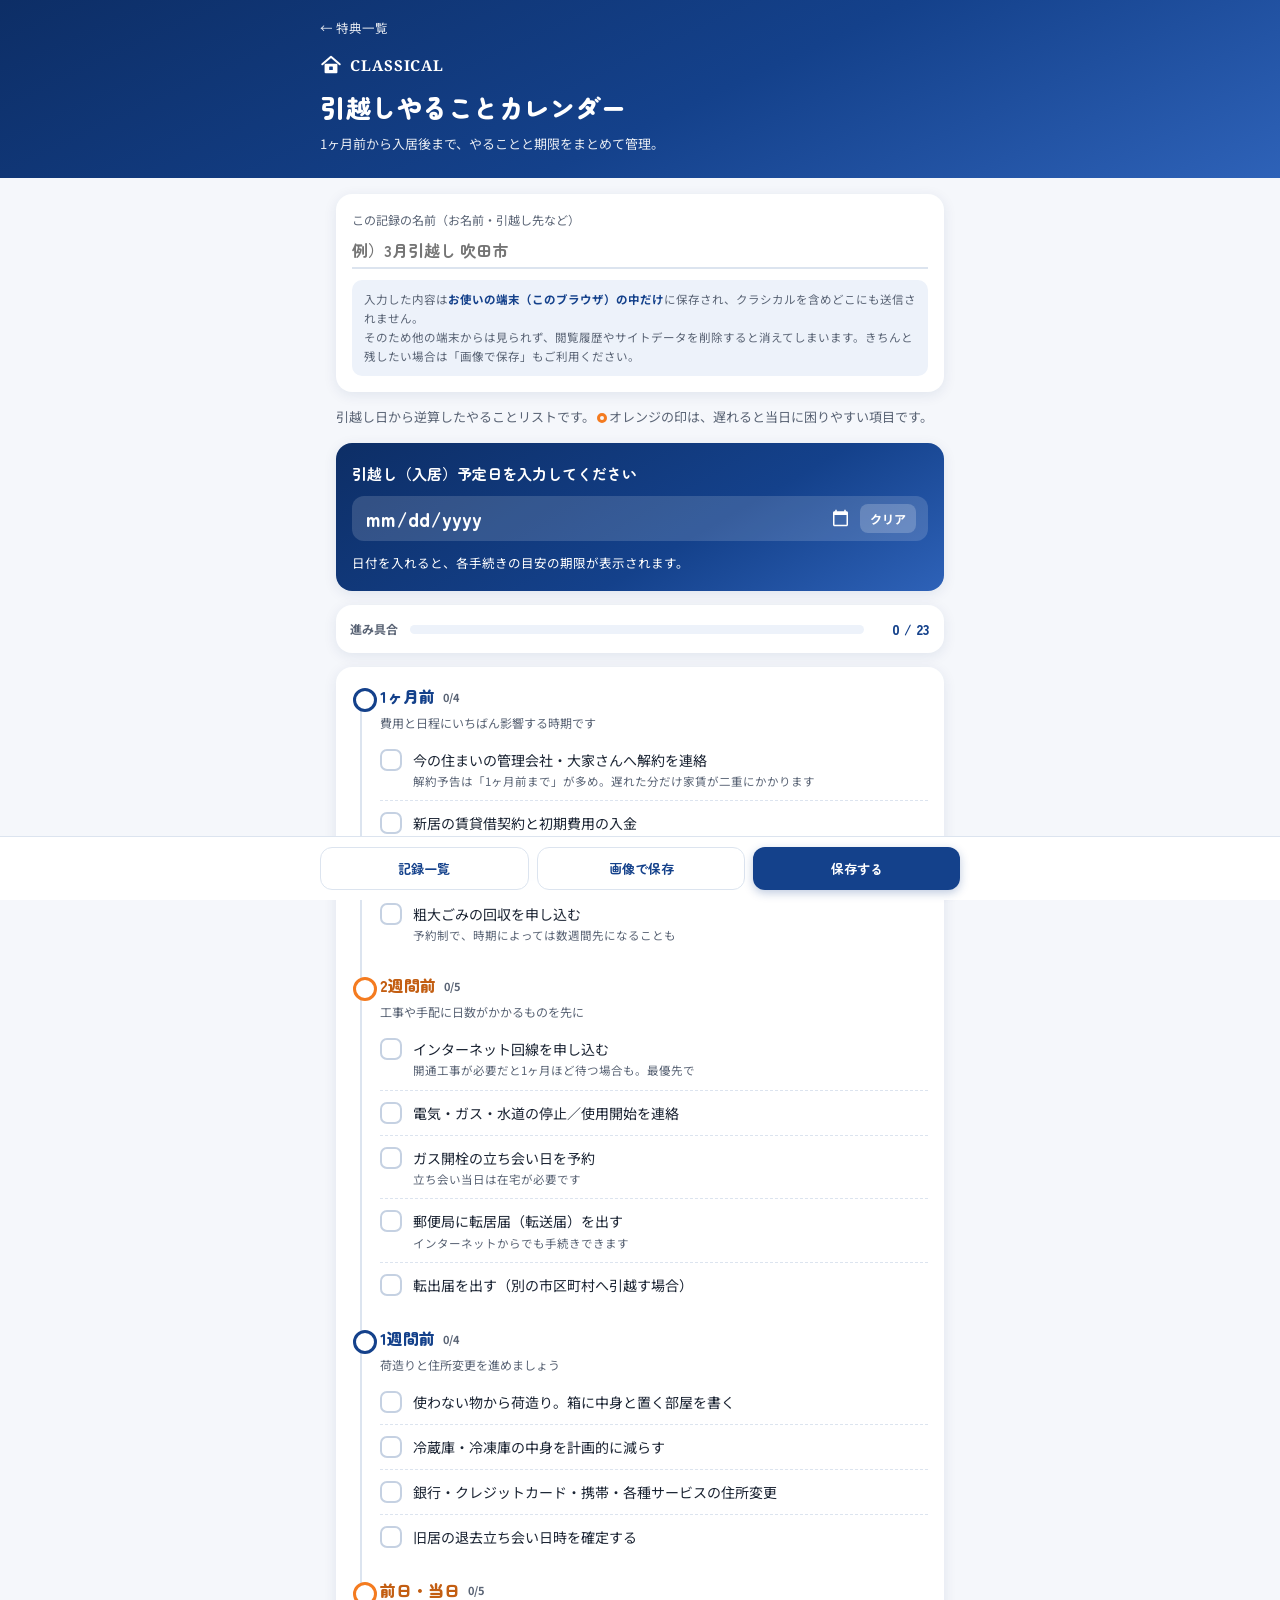
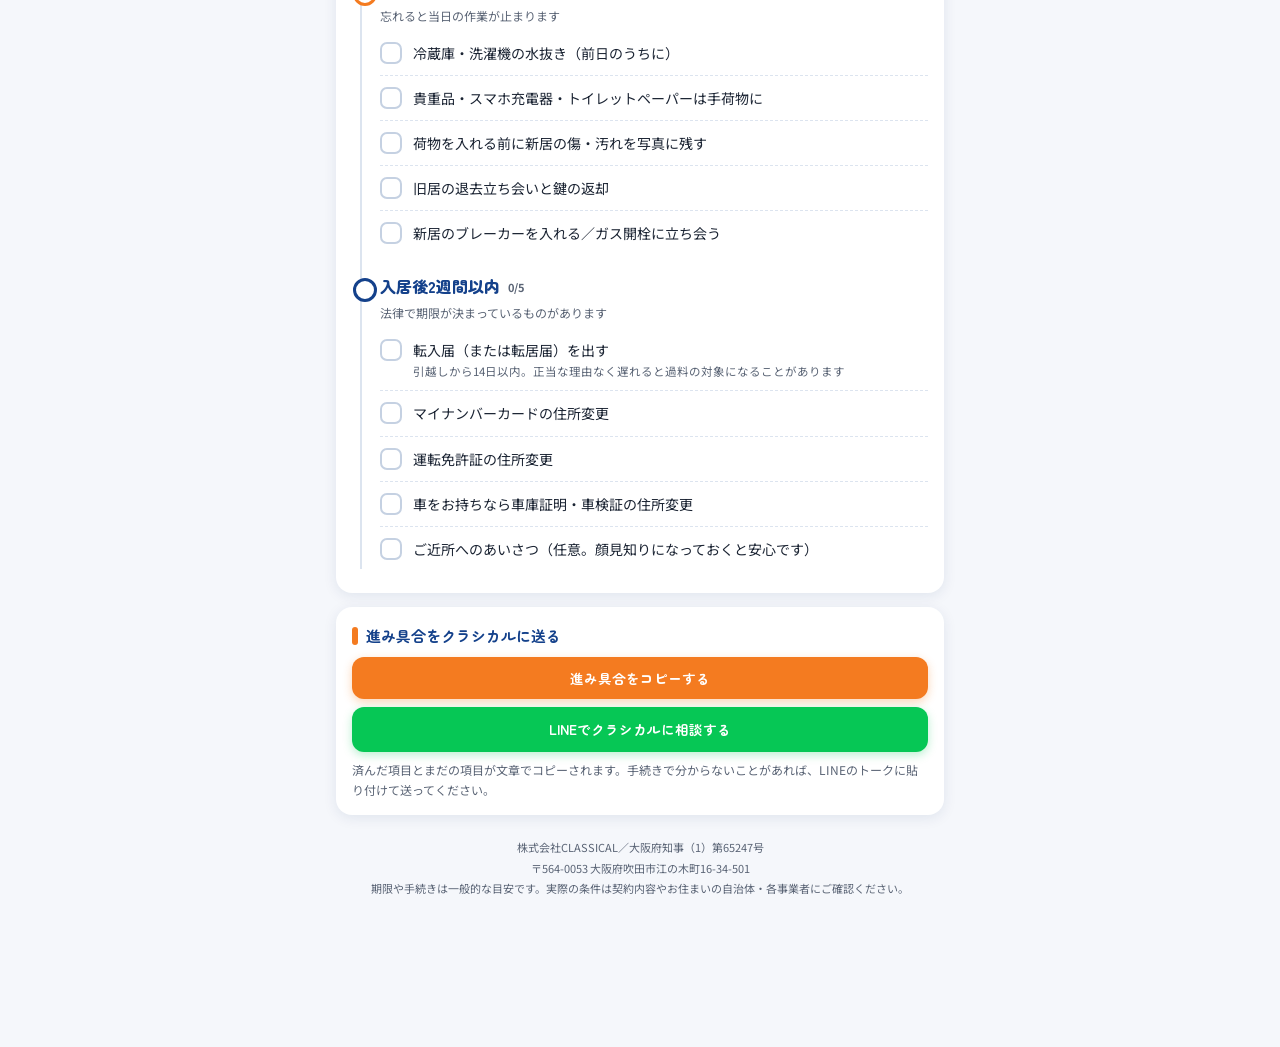
==== tools/hikkoshi/index.html @ ac2c0f31 "ツール05: 引越しやることカレンダーを追加し、READMEに構成と公開前TODOを記載 Co-Authored-By: Claude Opus 5.5 <noreply@anthropic.com>" ====
<!DOCTYPE html>
<html lang="ja">
<head>
<meta charset="UTF-8">
<meta name="viewport" content="width=device-width, initial-scale=1, viewport-fit=cover">
<title>引越しやることカレンダー｜クラシカル</title>
<meta name="description" content="引越し日から逆算して、1ヶ月前から入居後までの手続きと期限を一覧にできる無料ツール。進み具合はこの端末に保存できます。">
<link rel="preconnect" href="https://fonts.googleapis.com">
<link rel="preconnect" href="https://fonts.gstatic.com" crossorigin>
<link href="https://fonts.googleapis.com/css2?family=Zen+Maru+Gothic:wght@500;700;900&family=Noto+Sans+JP:wght@400;500;700&family=Noto+Serif:wght@700&display=swap" rel="stylesheet">
<style>
:root{
  --navy:#14418B;--navy-deep:#0D2E66;--navy-light:#2E62B8;
  --orange:#F47B20;--green:#1E8B4A;
  --ink:#1B2433;--ink-60:#5A6475;
  --bg:#F5F7FB;--mist:#EDF2FA;--line:#DCE4EF;--paper:#FFFFFF;
  --red:#C8423B;
  --shadow:0 3px 14px rgba(13,46,102,.09);--r:16px;
}
*{box-sizing:border-box;-webkit-tap-highlight-color:transparent}
html,body{margin:0;padding:0}
body{font-family:"Noto Sans JP",system-ui,-apple-system,sans-serif;color:var(--ink);background:var(--bg);
  font-size:15px;line-height:1.72;padding-bottom:96px;overflow-x:hidden}
h1,h2,h3{font-family:"Zen Maru Gothic","Noto Sans JP",sans-serif;margin:0}
button,input,textarea{font-family:inherit}

/* header */
.hdr{background:linear-gradient(155deg,var(--navy-deep) 0%,var(--navy) 55%,var(--navy-light) 100%);color:#fff;padding:14px 16px 22px}
.hdr-in{max-width:640px;margin:0 auto}
.back{display:inline-block;color:#fff;text-decoration:none;font-size:12.5px;opacity:.88;padding:2px 0}
.back:hover{opacity:1;text-decoration:underline}
.logo{display:flex;align-items:center;gap:8px;margin-top:12px}
.logo svg{width:22px;height:22px;flex:0 0 auto}
.logo span{font-family:"Noto Serif",serif;font-weight:700;letter-spacing:.06em;font-size:15px}
.hdr h1{font-size:25px;font-weight:900;margin-top:8px;letter-spacing:.02em}
.hdr p{margin:4px 0 0;font-size:13px;opacity:.9}

.main{max-width:640px;margin:0 auto;padding:16px 16px 24px}
.panel{background:var(--paper);border-radius:var(--r);box-shadow:var(--shadow);padding:16px;margin-bottom:14px}
.intro{font-size:13px;color:var(--ink-60);margin:0 0 14px}
.intro .dot{display:inline-block;width:10px;height:10px;border-radius:50%;border:3px solid var(--orange);vertical-align:-1px;margin:0 2px}

/* record name */
.name-l{display:block;font-size:12px;color:var(--ink-60);margin-bottom:3px}
.name-i{width:100%;border:0;border-bottom:2px solid var(--line);background:none;padding:5px 0;font-size:16px;
  font-family:"Zen Maru Gothic",sans-serif;font-weight:700;color:var(--ink);outline:none}
.name-i:focus{border-bottom-color:var(--navy)}
.privacy{margin:11px 0 0;padding:10px 12px;background:var(--mist);border-radius:10px;font-size:11.5px;line-height:1.65;color:var(--ink-60)}
.privacy strong{color:var(--navy)}

/* date box */
.datebox{background:linear-gradient(150deg,var(--navy-deep),var(--navy) 60%,var(--navy-light));color:#fff;border-radius:var(--r);padding:18px 16px;margin-bottom:14px;box-shadow:var(--shadow)}
.datebox h2{font-size:15px;font-weight:700;margin-bottom:10px}
.date-wrap{display:flex;align-items:center;gap:8px;background:rgba(255,255,255,.15);border-radius:12px;padding:8px 12px}
.date-wrap input{flex:1;min-width:0;width:100%;border:0;background:none;color:#fff;outline:none;color-scheme:dark;
  font-family:"Zen Maru Gothic",sans-serif;font-size:19px;font-weight:900}
.date-clear{border:0;background:rgba(255,255,255,.2);color:#fff;font-size:12px;font-weight:700;border-radius:8px;padding:6px 10px;cursor:pointer;white-space:nowrap}
.count{margin-top:12px;font-size:12.5px;line-height:1.6}
.count .big{display:block;font-family:"Zen Maru Gothic",sans-serif;font-size:25px;font-weight:900;line-height:1.35}
.count .big em{font-style:normal;color:#FFB677}
.count .sub{opacity:.88}

/* progress */
.prog{display:flex;align-items:center;gap:12px;background:var(--paper);border-radius:var(--r);box-shadow:var(--shadow);padding:12px 14px;margin-bottom:14px}
.prog-l{font-size:12px;font-weight:700;color:var(--ink-60);white-space:nowrap}
.track{flex:1;height:9px;background:var(--mist);border-radius:6px;overflow:hidden}
.track i{display:block;height:100%;width:0;background:linear-gradient(90deg,var(--navy-light),var(--green));border-radius:6px;transition:width .3s}
.prog-n{font-family:"Zen Maru Gothic",sans-serif;font-weight:900;font-size:14px;color:var(--navy);min-width:54px;text-align:right}
.prog-n.all{color:var(--green)}

/* timeline */
.phases{position:relative;padding-left:28px}
.phases::before{content:"";position:absolute;left:8px;top:8px;bottom:8px;width:2px;background:var(--line)}
.phase{position:relative;padding-bottom:6px;margin-bottom:12px}
.phase:last-child{margin-bottom:0}
.phase::before{content:"";position:absolute;left:-27px;top:5px;width:18px;height:18px;border-radius:50%;background:#fff;border:3px solid var(--navy)}
.phase.key::before{border-color:var(--orange)}
.phase.done::before{background:var(--green);border-color:var(--green)}
.ph-head{display:flex;flex-wrap:wrap;align-items:center;gap:4px 8px}
.ph-t{font-family:"Zen Maru Gothic",sans-serif;font-weight:900;font-size:16px;color:var(--navy)}
.phase.key .ph-t{color:#C35E12}
.ph-c{font-size:11px;color:var(--ink-60);font-weight:700}
.due{font-family:"Zen Maru Gothic",sans-serif;font-size:11.5px;font-weight:700;border-radius:20px;padding:1px 10px;background:var(--mist);color:var(--navy)}
.due:empty{display:none}
.due.near{background:#FFEFE2;color:#B8560E}
.due.late{background:#FBE9E8;color:var(--red)}
.due.ok{background:#E5F4EB;color:var(--green)}
.ph-why{font-size:12px;color:var(--ink-60);margin:2px 0 4px}

.task{display:flex;align-items:flex-start;gap:11px;padding:10px 0;border-bottom:1px dashed var(--line);cursor:pointer;font-size:14px}
.task:last-child{border-bottom:0}
.task input{appearance:none;-webkit-appearance:none;flex:0 0 auto;width:22px;height:22px;margin:1px 0 0;border:2px solid #C5D1E2;
  border-radius:7px;background:#fff;position:relative;cursor:pointer;transition:background .15s,border-color .15s}
.task input:checked{background:var(--green);border-color:var(--green)}
.task input:checked::after{content:"";position:absolute;left:6px;top:2px;width:6px;height:11px;border:solid #fff;border-width:0 2.5px 2.5px 0;transform:rotate(45deg)}
.task input:focus-visible{outline:2px solid var(--navy);outline-offset:2px}
.task .tx{flex:1;min-width:0}
.task input:checked + .tx .tt{color:var(--ink-60);text-decoration:line-through;text-decoration-color:#AFBBCC}
.task .tn{display:block;font-size:11.5px;color:var(--ink-60);line-height:1.55;margin-top:1px}

/* send */
.send-t{font-size:15px;font-weight:700;color:var(--navy);display:flex;align-items:center;gap:8px;margin-bottom:8px}
.send-t::before{content:"";width:6px;height:18px;border-radius:3px;background:var(--orange)}
.send p{font-size:12px;color:var(--ink-60);margin:8px 0 0;line-height:1.65}

.btn{display:inline-flex;align-items:center;justify-content:center;gap:6px;border:0;cursor:pointer;text-decoration:none;
  font-family:"Zen Maru Gothic",sans-serif;font-weight:700;font-size:13.5px;padding:11px 15px;border-radius:12px;white-space:nowrap;
  background:var(--orange);color:#fff;box-shadow:0 3px 10px rgba(244,123,32,.32)}
.btn:active{transform:scale(.97)}
.btn.sub{background:#fff;color:var(--navy);border:1.5px solid var(--line);box-shadow:none}
.btn.navy{background:var(--navy);box-shadow:0 3px 10px rgba(20,65,139,.28)}
.btn.line{background:#06C755;box-shadow:0 3px 10px rgba(6,199,85,.28)}
.btn.wide{display:flex;width:100%}
.btn + .btn.wide{margin-top:8px}

/* footer */
.foot{text-align:center;font-size:11px;color:var(--ink-60);line-height:1.85;padding:8px 16px 18px}

/* bottom bar */
.dock{position:fixed;left:0;right:0;bottom:0;z-index:30;background:rgba(255,255,255,.96);backdrop-filter:blur(10px);-webkit-backdrop-filter:blur(10px);
  border-top:1px solid var(--line);padding:10px 16px calc(10px + env(safe-area-inset-bottom))}
.dock-in{max-width:640px;margin:0 auto;display:flex;gap:8px}
.dock .btn{flex:1;padding:11px 6px;font-size:13px}

/* sheet */
.overlay{position:fixed;inset:0;z-index:50;background:rgba(13,46,102,.42);display:none;align-items:flex-end;justify-content:center}
.overlay.open{display:flex}
.sheet{background:#fff;width:100%;max-width:640px;border-radius:20px 20px 0 0;padding:18px 16px calc(18px + env(safe-area-inset-bottom));max-height:86vh;overflow-y:auto}
.sheet h3{font-size:16px;color:var(--navy);margin-bottom:10px}
.rec{display:flex;align-items:center;gap:8px;padding:11px 0;border-bottom:1px dashed var(--line)}
.rec.cur{background:linear-gradient(90deg,var(--mist),transparent);border-radius:8px;padding-left:8px}
.rec-i{flex:1;min-width:0}
.rec-n{font-family:"Zen Maru Gothic",sans-serif;font-weight:700;font-size:14px;overflow:hidden;text-overflow:ellipsis;white-space:nowrap}
.rec-m{font-size:11px;color:var(--ink-60)}
.rec button{border:0;cursor:pointer;font-family:"Zen Maru Gothic",sans-serif;font-weight:700;font-size:12px;padding:7px 10px;border-radius:8px}
.rec .r-open{background:var(--mist);color:var(--navy)}
.rec .r-del{background:none;color:var(--red)}
.none{text-align:center;color:var(--ink-60);font-size:13px;padding:22px 0}
.preview{display:block;width:100%;border:1px solid var(--line);border-radius:10px}

.toast{position:fixed;left:50%;bottom:104px;z-index:60;transform:translate(-50%,10px);opacity:0;pointer-events:none;transition:.25s;
  background:var(--navy-deep);color:#fff;font-family:"Zen Maru Gothic",sans-serif;font-weight:700;font-size:13px;padding:10px 18px;border-radius:22px;
  max-width:calc(100% - 32px);text-align:center}
.toast.show{opacity:1;transform:translate(-50%,0)}
@media (prefers-reduced-motion:reduce){*{transition:none!important;animation:none!important}}
</style>
</head>
<body>
<header class="hdr">
  <div class="hdr-in">
    <a class="back" href="../../">← 特典一覧</a>
    <div class="logo">
      <svg viewBox="0 0 24 24" aria-hidden="true"><path d="M2.5 11.2 12 3l9.5 8.2" fill="none" stroke="#fff" stroke-width="2.2" stroke-linecap="round" stroke-linejoin="round"/><rect x="5" y="10.5" width="14" height="10.5" rx="1.2" fill="#fff"/><rect x="10" y="13.5" width="4" height="4" rx=".6" fill="#14418B"/></svg>
      <span>CLASSICAL</span>
    </div>
    <h1>引越しやることカレンダー</h1>
    <p>1ヶ月前から入居後まで、やることと期限をまとめて管理。</p>
  </div>
</header>

<main class="main">
  <section class="panel">
    <label class="name-l" for="recName">この記録の名前（お名前・引越し先など）</label>
    <input class="name-i" id="recName" type="text" maxlength="40" placeholder="例）3月引越し 吹田市">
    <p class="privacy">入力した内容は<strong>お使いの端末（このブラウザ）の中だけ</strong>に保存され、クラシカルを含めどこにも送信されません。<br>
    そのため他の端末からは見られず、閲覧履歴やサイトデータを削除すると消えてしまいます。きちんと残したい場合は「画像で保存」もご利用ください。</p>
  </section>

  <p class="intro">引越し日から逆算したやることリストです。<span class="dot"></span>オレンジの印は、遅れると当日に困りやすい項目です。</p>

  <section class="datebox">
    <h2>引越し（入居）予定日を入力してください</h2>
    <div class="date-wrap">
      <input type="date" id="moveDate" aria-label="引越し予定日">
      <button type="button" class="date-clear" id="dateClear">クリア</button>
    </div>
    <div class="count" id="count">日付を入れると、各手続きの目安の期限が表示されます。</div>
  </section>

  <div class="prog" aria-live="polite">
    <span class="prog-l">進み具合</span>
    <div class="track"><i id="bar"></i></div>
    <span class="prog-n" id="progN">0 / 0</span>
  </div>

  <section class="panel"><div class="phases" id="phases"></div></section>

  <section class="panel send">
    <h2 class="send-t">進み具合をクラシカルに送る</h2>
    <button type="button" class="btn wide" data-act="copy">進み具合をコピーする</button>
    <a class="btn wide line" id="lineBtn" href="#" target="_blank" rel="noopener">LINEでクラシカルに相談する</a>
    <p>済んだ項目とまだの項目が文章でコピーされます。手続きで分からないことがあれば、LINEのトークに貼り付けて送ってください。</p>
  </section>

  <p class="foot">
    株式会社CLASSICAL／大阪府知事（1）第65247号<br>
    〒564-0053 大阪府吹田市江の木町16-34-501<br>
    期限や手続きは一般的な目安です。実際の条件は契約内容やお住まいの自治体・各事業者にご確認ください。
  </p>
</main>

<nav class="dock"><div class="dock-in">
  <button type="button" class="btn sub" id="openList">記録一覧</button>
  <button type="button" class="btn sub" id="openImg">画像で保存</button>
  <button type="button" class="btn navy" id="saveBtn">保存する</button>
</div></nav>

<div class="overlay" id="listSheet" role="dialog" aria-modal="true" aria-labelledby="listTitle"><div class="sheet">
  <h3 id="listTitle">保存した記録</h3>
  <p class="privacy" style="margin:0 0 8px">この一覧はこの端末の中だけにあります。機種変更や履歴の削除では引き継がれません。</p>
  <div id="recList"></div>
  <button type="button" class="btn sub wide" id="newRec" style="margin-top:14px">＋ 新しい記録をはじめる</button>
  <button type="button" class="btn sub wide" data-act="close">閉じる</button>
</div></div>

<div class="overlay" id="imgSheet" role="dialog" aria-modal="true" aria-labelledby="imgTitle"><div class="sheet">
  <h3 id="imgTitle">画像を長押しすると保存できます</h3>
  <img class="preview" id="preview" alt="チェックリストの画像">
  <a class="btn wide" id="dlLink" download style="margin-top:12px">画像をダウンロード</a>
  <button type="button" class="btn sub wide" data-act="copy">文章でコピーする</button>
  <button type="button" class="btn sub wide" data-act="close">閉じる</button>
</div></div>

<div class="toast" id="toast" role="status"></div>

<script>
const LINE_URL = "#";  // TODO: 公式LINEのURL

(function(){
"use strict";
var STORE_KEY = "classical-hikkoshi-records";
var LAST_KEY = "classical-hikkoshi-last";
var TOOL_NAME = "引越しやることカレンダー";

/* ===== やること（offset = 引越し日からの日数） ===== */
var PHASES = [
  {id:"m30", label:"1ヶ月前", offset:-30, kind:"by", why:"費用と日程にいちばん影響する時期です", items:[
    {id:"kaiyaku", t:"今の住まいの管理会社・大家さんへ解約を連絡", n:"解約予告は「1ヶ月前まで」が多め。遅れた分だけ家賃が二重にかかります"},
    {id:"keiyaku", t:"新居の賃貸借契約と初期費用の入金"},
    {id:"gyosha", t:"引越し業者の相見積もり（目安3社）"},
    {id:"sodai", t:"粗大ごみの回収を申し込む", n:"予約制で、時期によっては数週間先になることも"}
  ]},
  {id:"m14", label:"2週間前", offset:-14, kind:"by", key:true, why:"工事や手配に日数がかかるものを先に", items:[
    {id:"net", t:"インターネット回線を申し込む", n:"開通工事が必要だと1ヶ月ほど待つ場合も。最優先で"},
    {id:"life", t:"電気・ガス・水道の停止／使用開始を連絡"},
    {id:"gas", t:"ガス開栓の立ち会い日を予約", n:"立ち会い当日は在宅が必要です"},
    {id:"post", t:"郵便局に転居届（転送届）を出す", n:"インターネットからでも手続きできます"},
    {id:"tenshutsu", t:"転出届を出す（別の市区町村へ引越す場合）"}
  ]},
  {id:"m7", label:"1週間前", offset:-7, kind:"by", why:"荷造りと住所変更を進めましょう", items:[
    {id:"nidukuri", t:"使わない物から荷造り。箱に中身と置く部屋を書く"},
    {id:"reizo", t:"冷蔵庫・冷凍庫の中身を計画的に減らす"},
    {id:"jusho", t:"銀行・クレジットカード・携帯・各種サービスの住所変更"},
    {id:"tachiai", t:"旧居の退去立ち会い日時を確定する"}
  ]},
  {id:"d0", label:"前日・当日", offset:0, kind:"day", key:true, why:"忘れると当日の作業が止まります", items:[
    {id:"mizunuki", t:"冷蔵庫・洗濯機の水抜き（前日のうちに）"},
    {id:"temochi", t:"貴重品・スマホ充電器・トイレットペーパーは手荷物に"},
    {id:"kizu", t:"荷物を入れる前に新居の傷・汚れを写真に残す"},
    {id:"kagi", t:"旧居の退去立ち会いと鍵の返却"},
    {id:"breaker", t:"新居のブレーカーを入れる／ガス開栓に立ち会う"}
  ]},
  {id:"p14", label:"入居後2週間以内", offset:14, kind:"until", why:"法律で期限が決まっているものがあります", items:[
    {id:"tennyu", t:"転入届（または転居届）を出す", n:"引越しから14日以内。正当な理由なく遅れると過料の対象になることがあります"},
    {id:"mynumber", t:"マイナンバーカードの住所変更"},
    {id:"menkyo", t:"運転免許証の住所変更"},
    {id:"car", t:"車をお持ちなら車庫証明・車検証の住所変更"},
    {id:"aisatsu", t:"ご近所へのあいさつ（任意。顔見知りになっておくと安心です）"}
  ]}
];

/* ===== 保存（localStorage は try/catch。使えない環境はメモリで代用） ===== */
var memStore = null;
function loadAll(){
  try{ var s = localStorage.getItem(STORE_KEY); var v = s ? JSON.parse(s) : []; return Array.isArray(v) ? v : []; }
  catch(e){ return memStore || []; }
}
function setLast(id){ try{ if(id) localStorage.setItem(LAST_KEY, id); else localStorage.removeItem(LAST_KEY); }catch(e){} }
function getLast(){ try{ return localStorage.getItem(LAST_KEY); }catch(e){ return null; } }
function saveAll(list){
  try{ localStorage.setItem(STORE_KEY, JSON.stringify(list)); }
  catch(e){ memStore = list; }
}

/* ===== 日付（タイムゾーンの影響を受けないよう「日数」で扱う） ===== */
var WEEK = "日月火水木金土";
function ymdToDays(str){
  var m = /^(\d{4})-(\d{2})-(\d{2})$/.exec(str || "");
  if(!m) return null;
  return Math.floor(Date.UTC(+m[1], +m[2]-1, +m[3]) / 86400000);
}
function todayDays(){
  var d = new Date();
  return Math.floor(Date.UTC(d.getFullYear(), d.getMonth(), d.getDate()) / 86400000);
}
function daysToDate(n){ return new Date(n * 86400000); } // UTC として扱う
function fmt(n){ var d = daysToDate(n); return (d.getUTCMonth()+1) + "/" + d.getUTCDate() + "（" + WEEK[d.getUTCDay()] + "）"; }
function fmtFull(n){ var d = daysToDate(n); return d.getUTCFullYear() + "年" + (d.getUTCMonth()+1) + "月" + d.getUTCDate() + "日（" + WEEK[d.getUTCDay()] + "）"; }

/* ===== 描画 ===== */
var $ = function(id){ return document.getElementById(id); };
function esc(s){ return String(s).replace(/[&<>"']/g, function(c){ return {"&":"&amp;","<":"&lt;",">":"&gt;",'"':"&quot;","'":"&#39;"}[c]; }); }

var phasesEl = $("phases");
phasesEl.innerHTML = PHASES.map(function(p){
  return '<div class="phase' + (p.key ? ' key' : '') + '" data-ph="' + p.id + '">' +
    '<div class="ph-head"><h3 class="ph-t">' + p.label + '</h3><span class="due" data-due></span><span class="ph-c" data-cnt></span></div>' +
    '<p class="ph-why">' + p.why + '</p>' +
    p.items.map(function(it){
      return '<label class="task"><input type="checkbox" data-id="' + p.id + '.' + it.id + '">' +
        '<span class="tx"><span class="tt">' + it.t + '</span>' + (it.n ? '<span class="tn">' + it.n + '</span>' : '') + '</span></label>';
    }).join("") + '</div>';
}).join("");

var boxes = Array.prototype.slice.call(phasesEl.querySelectorAll("input[type=checkbox]"));
var currentId = null;

function updateProgress(){
  var done = 0;
  boxes.forEach(function(b){ if(b.checked) done++; });
  $("bar").style.width = (boxes.length ? done / boxes.length * 100 : 0) + "%";
  var pn = $("progN"); pn.textContent = done + " / " + boxes.length;
  pn.classList.toggle("all", done === boxes.length && done > 0);
  PHASES.forEach(function(p){
    var el = phasesEl.querySelector('[data-ph="' + p.id + '"]');
    var bs = el.querySelectorAll("input"), d = 0;
    Array.prototype.forEach.call(bs, function(b){ if(b.checked) d++; });
    el.querySelector("[data-cnt]").textContent = d + "/" + bs.length;
    el.classList.toggle("done", d === bs.length);
  });
  updateDates();
}

function updateDates(){
  var base = ymdToDays($("moveDate").value), out = $("count");
  PHASES.forEach(function(p){
    var el = phasesEl.querySelector('[data-ph="' + p.id + '"]'), due = el.querySelector("[data-due]");
    if(base === null){ due.textContent = ""; due.className = "due"; return; }
    var target = base + p.offset, diff = target - todayDays();
    var allDone = el.classList.contains("done"), txt, cls = "due";
    if(p.kind === "day"){
      txt = fmt(target) + " が当日";
      if(diff === 0) txt += "（今日）";
    }else{
      txt = fmt(target) + (p.kind === "until" ? "まで" : "ごろまで");
      txt += diff >= 0 ? "（あと" + diff + "日）" : "（" + (-diff) + "日すぎています）";
    }
    if(allDone){ cls += " ok"; txt += " ✓完了"; }
    else if(diff < 0 && p.kind !== "day") cls += " late";
    else if(diff <= 3) cls += " near";
    due.textContent = txt; due.className = cls;
  });
  if(base === null){ out.innerHTML = "日付を入れると、各手続きの目安の期限が表示されます。"; return; }
  var left = base - todayDays();
  if(left > 0) out.innerHTML = '<span class="big">引越しまで <em>あと ' + left + ' 日</em></span><span class="sub">' + fmtFull(base) + ' が入居予定日です</span>';
  else if(left === 0) out.innerHTML = '<span class="big"><em>今日が引越し当日です</em></span><span class="sub">忘れ物がないか、前日・当日の項目を確認しましょう</span>';
  else out.innerHTML = '<span class="big">' + fmtFull(base) + ' に引越し済み</span><span class="sub">入居から ' + (-left) + ' 日。転入届などの期限に注意しましょう</span>';
}

/* ===== 記録 ===== */
function nowLabel(){ var d = new Date(); return d.getFullYear() + "/" + (d.getMonth()+1) + "/" + d.getDate(); }
function snapshot(){
  var checks = {};
  boxes.forEach(function(b){ if(b.checked) checks[b.dataset.id] = 1; });
  return { id: currentId || ("r" + Date.now()), name: $("recName").value.trim() || "名前なしの記録",
    saved: nowLabel(), moveDate: $("moveDate").value || "", checks: checks };
}
function applyRecord(r){
  currentId = r ? r.id : null; setLast(currentId);
  $("recName").value = r ? (r.name === "名前なしの記録" ? "" : r.name) : "";
  $("moveDate").value = r && r.moveDate ? r.moveDate : "";
  boxes.forEach(function(b){ b.checked = !!(r && r.checks && r.checks[b.dataset.id]); });
  updateProgress();
}
function countChecks(r){ return r.checks ? Object.keys(r.checks).filter(function(k){ return boxes.some(function(b){ return b.dataset.id === k; }); }).length : 0; }
function saveRecord(){
  var r = snapshot(), list = loadAll(), i;
  for(i = 0; i < list.length; i++){ if(list[i].id === r.id) break; }
  if(i < list.length) list[i] = r; else list.push(r);
  saveAll(list); currentId = r.id; setLast(currentId);
  toast("「" + r.name + "」を保存しました");
}
function renderList(){
  var list = loadAll(), h = "";
  if(!list.length) h = '<p class="none">まだ保存した記録はありません</p>';
  list.slice().reverse().forEach(function(r){
    var md = ymdToDays(r.moveDate);
    h += '<div class="rec' + (r.id === currentId ? ' cur' : '') + '"><div class="rec-i"><div class="rec-n">' + esc(r.name) + '</div>' +
      '<div class="rec-m">保存 ' + esc(r.saved || "") + (md !== null ? '　引越し ' + fmt(md) : '') + '　' + countChecks(r) + ' / ' + boxes.length + '</div></div>' +
      '<button type="button" class="r-open" data-id="' + esc(r.id) + '">開く</button>' +
      '<button type="button" class="r-del" data-id="' + esc(r.id) + '">削除</button></div>';
  });
  $("recList").innerHTML = h;
}
$("recList").addEventListener("click", function(e){
  var b = e.target.closest("button"); if(!b) return;
  var id = b.dataset.id, list = loadAll();
  if(b.classList.contains("r-open")){
    var r = list.filter(function(x){ return x.id === id; })[0];
    if(r){ applyRecord(r); closeAll(); toast("「" + r.name + "」を読み込みました"); }
  }else{
    var t = list.filter(function(x){ return x.id === id; })[0];
    if(t && !confirm("「" + t.name + "」を削除しますか？")) return;
    saveAll(list.filter(function(x){ return x.id !== id; }));
    if(id === currentId){ currentId = null; setLast(null); }
    renderList(); toast("削除しました");
  }
});
$("newRec").addEventListener("click", function(){ applyRecord(null); closeAll(); toast("新しい記録をはじめます"); window.scrollTo(0,0); });

/* ===== テキスト化・コピー ===== */
function sections(){
  return PHASES.map(function(p){
    return { label: p.label, items: p.items.map(function(it){
      var b = boxes.filter(function(x){ return x.dataset.id === p.id + "." + it.id; })[0];
      return { t: it.t, c: !!(b && b.checked) };
    })};
  });
}
function buildText(){
  var name = $("recName").value.trim() || "名前なしの記録", base = ymdToDays($("moveDate").value);
  var done = boxes.filter(function(b){ return b.checked; }).length;
  var t = "【" + TOOL_NAME + "】" + name + "\n";
  if(base !== null) t += "引越し予定日 " + fmtFull(base) + "\n";
  t += "進み具合 " + done + " / " + boxes.length + "\n";
  var rest = [];
  sections().forEach(function(s){
    var on = s.items.filter(function(i){ return i.c; });
    s.items.forEach(function(i){ if(!i.c) rest.push(s.label + "：" + i.t); });
    if(on.length){ t += "\n■ 済み（" + s.label + "）\n"; on.forEach(function(i){ t += "・" + i.t + "\n"; }); }
  });
  if(rest.length){ t += "\n■ まだのもの\n"; rest.forEach(function(x){ t += "・" + x + "\n"; }); }
  return t;
}
function copyText(){
  var text = buildText();
  function ok(){ toast("コピーしました。LINEのトークに貼り付けてください"); closeAll(); }
  function legacy(){
    var ta = document.createElement("textarea"); ta.value = text; ta.setAttribute("readonly", "");
    ta.style.cssText = "position:fixed;top:0;left:0;opacity:0"; document.body.appendChild(ta); ta.select();
    var success = false; try{ success = document.execCommand("copy"); }catch(e){}
    document.body.removeChild(ta);
    if(success) ok(); else toast("コピーできませんでした");
  }
  if(navigator.clipboard && navigator.clipboard.writeText) navigator.clipboard.writeText(text).then(ok, legacy);
  else legacy();
}

/* ===== 画像で保存 ===== */
function wrapText(ctx, text, max){
  var lines = [], line = "";
  for(var i = 0; i < text.length; i++){
    var test = line + text[i];
    if(ctx.measureText(test).width > max && line){ lines.push(line); line = text[i]; } else line = test;
  }
  if(line) lines.push(line);
  return lines;
}
function makeImage(){
  var W = 880, P = 44, LH = 36, cv = document.createElement("canvas"), ctx = cv.getContext("2d");
  var name = $("recName").value.trim() || "名前なしの記録", base = ymdToDays($("moveDate").value);
  var FONT = '"Noto Sans JP",sans-serif', rows = [], done = 0, total = 0;
  ctx.font = "400 22px " + FONT;
  sections().forEach(function(s, si){
    var p = PHASES[si], label = s.label;
    if(base !== null) label += "　" + (p.kind === "day" ? fmt(base + p.offset) : fmt(base + p.offset) + "まで");
    rows.push({ k: "h", t: label, key: p.key });
    s.items.forEach(function(it){
      total++; if(it.c) done++;
      wrapText(ctx, it.t, W - P*2 - 40).forEach(function(l, i){ rows.push({ k: "i", t: l, c: it.c, first: i === 0 }); });
    });
    rows.push({ k: "gap" });
  });
  var HEAD = 200, H = HEAD + 30 + rows.reduce(function(a, r){ return a + (r.k === "gap" ? 12 : LH); }, 0) + 80;
  cv.width = W; cv.height = H;
  ctx.fillStyle = "#F5F7FB"; ctx.fillRect(0, 0, W, H);
  var g = ctx.createLinearGradient(0, 0, W, HEAD); g.addColorStop(0, "#0D2E66"); g.addColorStop(1, "#2E62B8");
  ctx.fillStyle = g; ctx.fillRect(0, 0, W, HEAD);
  ctx.fillStyle = "#fff"; ctx.font = '700 20px "Noto Serif",serif'; ctx.fillText("CLASSICAL", P, 50);
  ctx.font = "500 18px " + FONT; ctx.fillText("｜" + TOOL_NAME, P + 132, 50);
  ctx.font = "700 38px " + FONT; wrapText(ctx, name, W - P*2).slice(0,1).forEach(function(l){ ctx.fillText(l, P, 108); });
  ctx.font = "400 20px " + FONT;
  ctx.fillText((base !== null ? "引越し予定日 " + fmtFull(base) + "　" : "") + "完了 " + done + " / " + total, P, 150);
  ctx.globalAlpha = .75; ctx.font = "400 16px " + FONT; ctx.fillText("作成 " + nowLabel(), P, 180); ctx.globalAlpha = 1;
  var y = HEAD + 46;
  rows.forEach(function(r){
    if(r.k === "gap"){ y += 12; return; }
    if(r.k === "h"){
      ctx.fillStyle = r.key ? "#F47B20" : "#14418B"; ctx.fillRect(P, y - 21, 6, 24);
      ctx.fillStyle = "#14418B"; ctx.font = "700 23px " + FONT; ctx.fillText(r.t, P + 16, y);
    }else{
      if(r.first){
        ctx.lineWidth = 2.5;
        if(r.c){ ctx.fillStyle = "#1E8B4A"; ctx.fillRect(P + 2, y - 19, 22, 22);
          ctx.strokeStyle = "#fff"; ctx.beginPath(); ctx.moveTo(P + 7, y - 8); ctx.lineTo(P + 12, y - 3); ctx.lineTo(P + 20, y - 14); ctx.stroke(); }
        else{ ctx.strokeStyle = "#A9B6C8"; ctx.strokeRect(P + 3, y - 18, 20, 20); }
      }
      ctx.font = "400 22px " + FONT; ctx.fillStyle = r.c ? "#8A94A6" : "#1B2433"; ctx.fillText(r.t, P + 38, y);
    }
    y += LH;
  });
  ctx.fillStyle = "#5A6475"; ctx.font = "400 17px " + FONT;
  ctx.fillText("株式会社CLASSICAL　大阪府知事（1）第65247号", P, H - 32);
  var url = cv.toDataURL("image/png");
  $("preview").src = url;
  var a = $("dlLink"); a.href = url; a.download = (name.replace(/[\\/:*?"<>|]/g, "_") || "hikkoshi") + ".png";
  openSheet("imgSheet");
}

/* ===== UI ===== */
var toastTimer;
function toast(msg){ var el = $("toast"); el.textContent = msg; el.classList.add("show"); clearTimeout(toastTimer); toastTimer = setTimeout(function(){ el.classList.remove("show"); }, 2000); }
function openSheet(id){ $(id).classList.add("open"); }
function closeAll(){ Array.prototype.forEach.call(document.querySelectorAll(".overlay"), function(o){ o.classList.remove("open"); }); }

boxes.forEach(function(b){ b.addEventListener("change", updateProgress); });
$("moveDate").addEventListener("change", updateDates);
$("moveDate").addEventListener("input", updateDates);
$("dateClear").addEventListener("click", function(){ $("moveDate").value = ""; updateDates(); });
$("saveBtn").addEventListener("click", saveRecord);
$("openList").addEventListener("click", function(){ renderList(); openSheet("listSheet"); });
$("openImg").addEventListener("click", function(){
  if(document.fonts && document.fonts.ready) document.fonts.ready.then(makeImage, makeImage); else makeImage();
});
Array.prototype.forEach.call(document.querySelectorAll('[data-act="copy"]'), function(b){ b.addEventListener("click", copyText); });
Array.prototype.forEach.call(document.querySelectorAll('[data-act="close"]'), function(b){ b.addEventListener("click", closeAll); });
Array.prototype.forEach.call(document.querySelectorAll(".overlay"), function(o){ o.addEventListener("click", function(e){ if(e.target === o) closeAll(); }); });
document.addEventListener("keydown", function(e){ if(e.key === "Escape") closeAll(); });

var lb = $("lineBtn"); lb.href = LINE_URL;
if(LINE_URL === "#"){ lb.removeAttribute("target"); lb.addEventListener("click", function(e){ e.preventDefault(); toast("LINEのURLは準備中です"); }); }

(function restore(){
  var last = getLast(), r = last && loadAll().filter(function(x){ return x.id === last; })[0];
  if(r) applyRecord(r); else updateProgress();
})();
})();
</script>
</body>
</html>
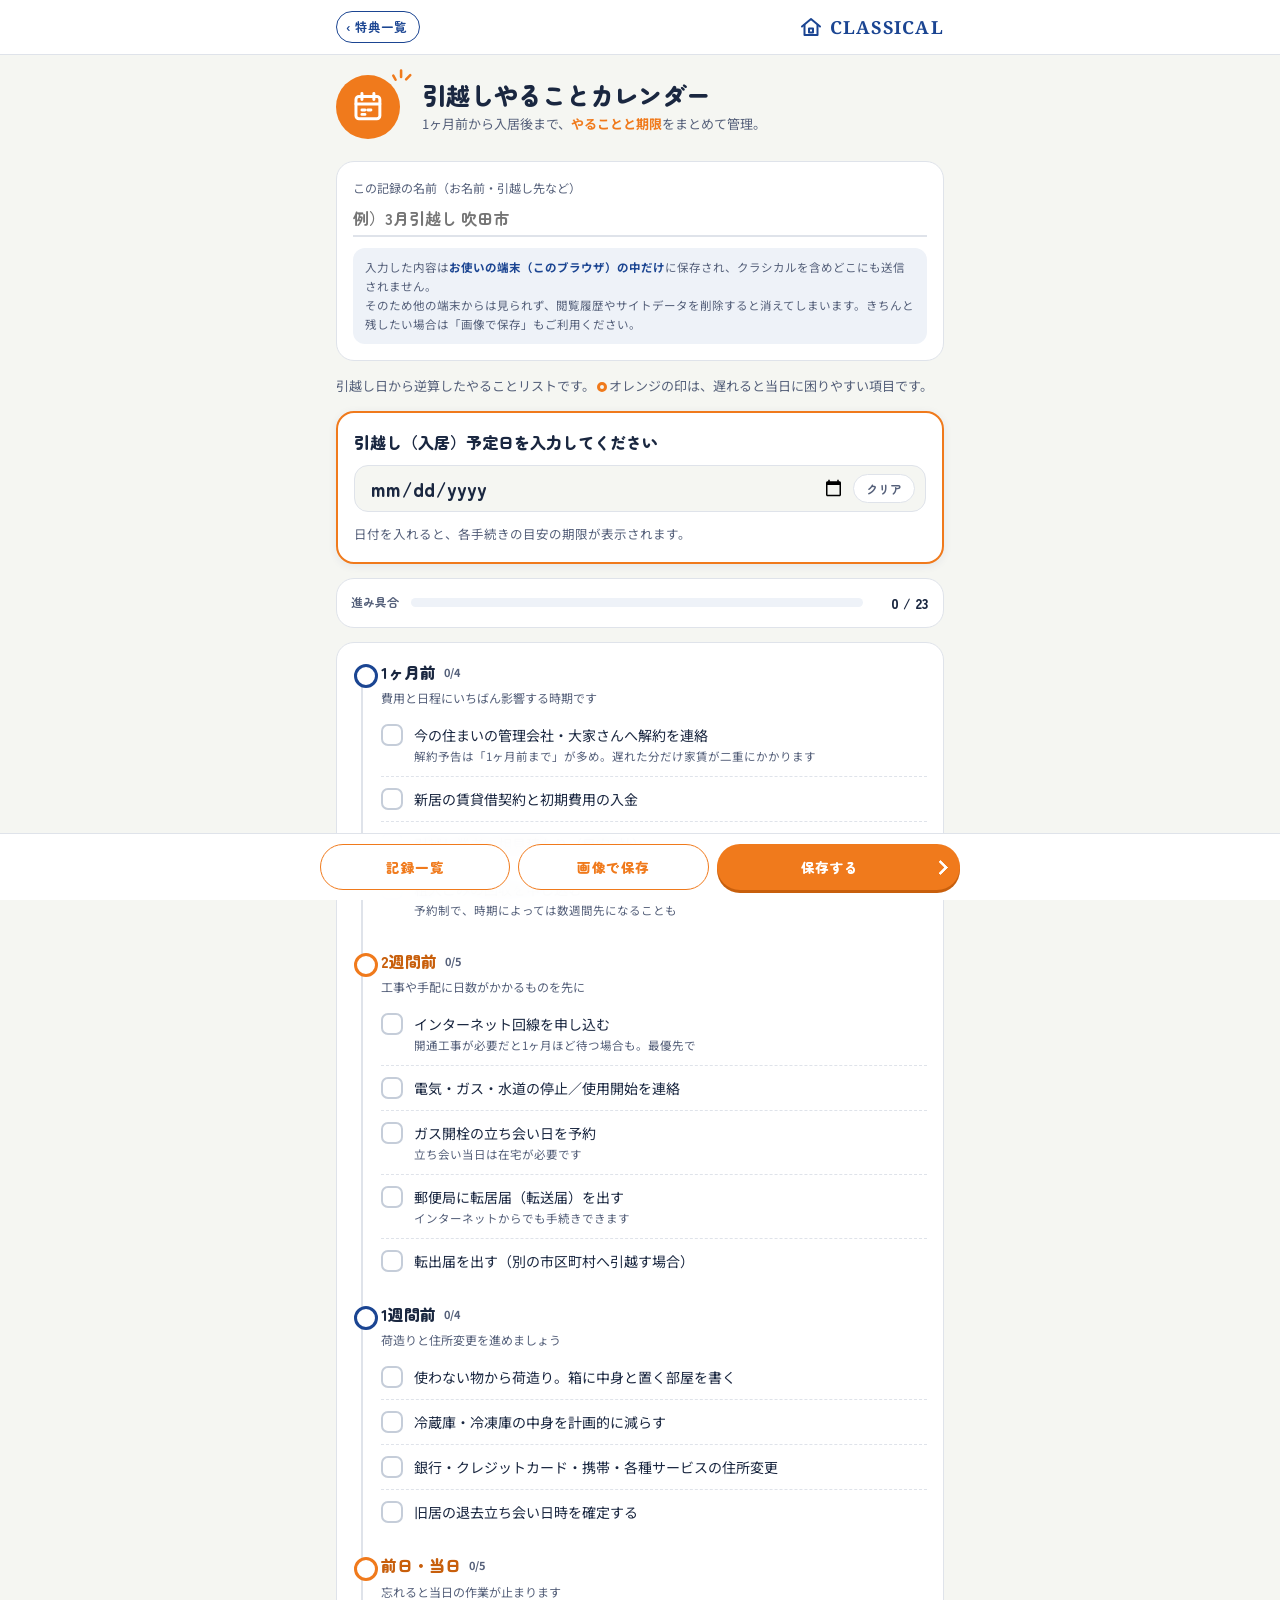
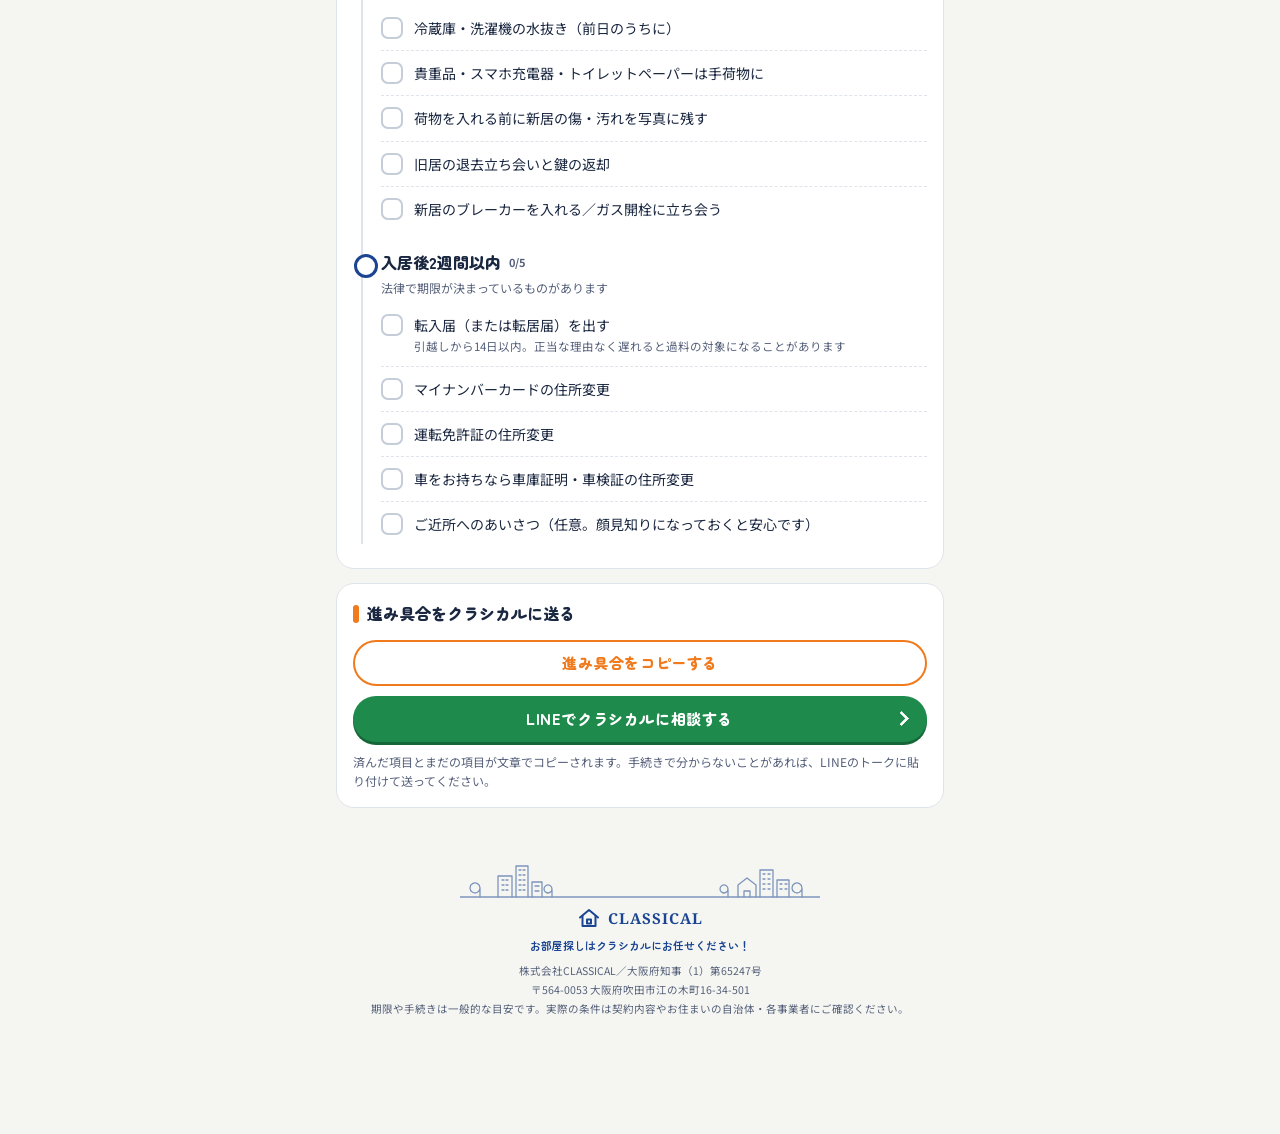
==== commit c8f47818: "引越しやることカレンダーを新デザインに変更 Co-Authored-By: Claude Opus 5.5 <noreply@anthropic.com> Claude-Session: https:" ====
--- a/tools/hikkoshi/index.html
+++ b/tools/hikkoshi/index.html
@@ -8,64 +8,52 @@
 <link rel="preconnect" href="https://fonts.googleapis.com">
 <link rel="preconnect" href="https://fonts.gstatic.com" crossorigin>
 <link href="https://fonts.googleapis.com/css2?family=Zen+Maru+Gothic:wght@500;700;900&family=Noto+Sans+JP:wght@400;500;700&family=Noto+Serif:wght@700&display=swap" rel="stylesheet">
+<link rel="stylesheet" href="../../assets/classical.css">
 <style>
 :root{
-  --navy:#14418B;--navy-deep:#0D2E66;--navy-light:#2E62B8;
-  --orange:#F47B20;--green:#1E8B4A;
-  --ink:#1B2433;--ink-60:#5A6475;
-  --bg:#F5F7FB;--mist:#EDF2FA;--line:#DCE4EF;--paper:#FFFFFF;
-  --red:#C8423B;
-  --shadow:0 3px 14px rgba(13,46,102,.09);--r:16px;
+  --red:#C8423B;--red-bg:#FBE9E8;
+  --r:var(--r-card);
 }
 *{box-sizing:border-box;-webkit-tap-highlight-color:transparent}
 html,body{margin:0;padding:0}
-body{font-family:"Noto Sans JP",system-ui,-apple-system,sans-serif;color:var(--ink);background:var(--bg);
+body{font-family:var(--font-body);color:var(--ink);background:var(--bg);
   font-size:15px;line-height:1.72;padding-bottom:96px;overflow-x:hidden}
-h1,h2,h3{font-family:"Zen Maru Gothic","Noto Sans JP",sans-serif;margin:0}
+h1,h2,h3{font-family:var(--font-display);margin:0}
 button,input,textarea{font-family:inherit}
 
-/* header */
-.hdr{background:linear-gradient(155deg,var(--navy-deep) 0%,var(--navy) 55%,var(--navy-light) 100%);color:#fff;padding:14px 16px 22px}
-.hdr-in{max-width:640px;margin:0 auto}
-.back{display:inline-block;color:#fff;text-decoration:none;font-size:12.5px;opacity:.88;padding:2px 0}
-.back:hover{opacity:1;text-decoration:underline}
-.logo{display:flex;align-items:center;gap:8px;margin-top:12px}
-.logo svg{width:22px;height:22px;flex:0 0 auto}
-.logo span{font-family:"Noto Serif",serif;font-weight:700;letter-spacing:.06em;font-size:15px}
-.hdr h1{font-size:25px;font-weight:900;margin-top:8px;letter-spacing:.02em}
-.hdr p{margin:4px 0 0;font-size:13px;opacity:.9}
-
-.main{max-width:640px;margin:0 auto;padding:16px 16px 24px}
-.panel{background:var(--paper);border-radius:var(--r);box-shadow:var(--shadow);padding:16px;margin-bottom:14px}
+.main{max-width:640px;margin:0 auto;padding:16px 16px 8px}
+.c-panel{padding:16px;margin-bottom:14px}
 .intro{font-size:13px;color:var(--ink-60);margin:0 0 14px}
 .intro .dot{display:inline-block;width:10px;height:10px;border-radius:50%;border:3px solid var(--orange);vertical-align:-1px;margin:0 2px}
 
 /* record name */
 .name-l{display:block;font-size:12px;color:var(--ink-60);margin-bottom:3px}
 .name-i{width:100%;border:0;border-bottom:2px solid var(--line);background:none;padding:5px 0;font-size:16px;
-  font-family:"Zen Maru Gothic",sans-serif;font-weight:700;color:var(--ink);outline:none}
-.name-i:focus{border-bottom-color:var(--navy)}
-.privacy{margin:11px 0 0;padding:10px 12px;background:var(--mist);border-radius:10px;font-size:11.5px;line-height:1.65;color:var(--ink-60)}
+  font-family:var(--font-display);font-weight:700;color:var(--ink);outline:none;border-radius:0}
+.name-i:focus{border-bottom-color:var(--c)}
+.privacy{margin:11px 0 0;padding:10px 12px;background:var(--mist);border-radius:12px;font-size:11.5px;line-height:1.65;color:var(--ink-60)}
 .privacy strong{color:var(--navy)}
 
-/* date box */
-.datebox{background:linear-gradient(150deg,var(--navy-deep),var(--navy) 60%,var(--navy-light));color:#fff;border-radius:var(--r);padding:18px 16px;margin-bottom:14px;box-shadow:var(--shadow)}
-.datebox h2{font-size:15px;font-weight:700;margin-bottom:10px}
-.date-wrap{display:flex;align-items:center;gap:8px;background:rgba(255,255,255,.15);border-radius:12px;padding:8px 12px}
-.date-wrap input{flex:1;min-width:0;width:100%;border:0;background:none;color:#fff;outline:none;color-scheme:dark;
-  font-family:"Zen Maru Gothic",sans-serif;font-size:19px;font-weight:900}
-.date-clear{border:0;background:rgba(255,255,255,.2);color:#fff;font-size:12px;font-weight:700;border-radius:8px;padding:6px 10px;cursor:pointer;white-space:nowrap}
-.count{margin-top:12px;font-size:12.5px;line-height:1.6}
-.count .big{display:block;font-family:"Zen Maru Gothic",sans-serif;font-size:25px;font-weight:900;line-height:1.35}
-.count .big em{font-style:normal;color:#FFB677}
-.count .sub{opacity:.88}
+/* date box（主役カード） */
+.datebox{padding:18px 16px;margin-bottom:14px}
+.datebox h2{font-size:16px;font-weight:900;color:var(--ink);margin-bottom:10px;line-height:1.45}
+.date-wrap{display:flex;align-items:center;gap:8px;background:var(--bg);border:1.5px solid var(--line);border-radius:14px;padding:8px 10px 8px 14px}
+.date-wrap:focus-within{border-color:var(--c)}
+.date-wrap input{flex:1;min-width:0;width:100%;border:0;background:none;color:var(--ink);outline:none;color-scheme:light;
+  font-family:var(--font-display);font-size:19px;font-weight:900}
+.date-clear{border:1.5px solid var(--line);background:var(--paper);color:var(--ink-60);font-family:var(--font-display);font-size:12px;font-weight:700;
+  border-radius:var(--r-pill);padding:5px 12px;cursor:pointer;white-space:nowrap}
+.count{margin-top:12px;font-size:12.5px;line-height:1.6;color:var(--ink-60)}
+.count .big{display:block;font-family:var(--font-display);font-size:25px;font-weight:900;line-height:1.35;color:var(--ink)}
+.count .big em{font-style:normal;color:var(--c)}
+.count .sub{color:var(--ink-60)}
 
 /* progress */
-.prog{display:flex;align-items:center;gap:12px;background:var(--paper);border-radius:var(--r);box-shadow:var(--shadow);padding:12px 14px;margin-bottom:14px}
-.prog-l{font-size:12px;font-weight:700;color:var(--ink-60);white-space:nowrap}
+.prog{display:flex;align-items:center;gap:12px;padding:12px 14px;margin-bottom:14px}
+.prog-l{font-size:12px;font-weight:700;color:var(--ink-60);white-space:nowrap;font-family:var(--font-display)}
 .track{flex:1;height:9px;background:var(--mist);border-radius:6px;overflow:hidden}
-.track i{display:block;height:100%;width:0;background:linear-gradient(90deg,var(--navy-light),var(--green));border-radius:6px;transition:width .3s}
-.prog-n{font-family:"Zen Maru Gothic",sans-serif;font-weight:900;font-size:14px;color:var(--navy);min-width:54px;text-align:right}
+.track i{display:block;height:100%;width:0;background:var(--green);border-radius:6px;transition:width .3s}
+.prog-n{font-family:var(--font-display);font-weight:900;font-size:14px;color:var(--ink);min-width:54px;text-align:right}
 .prog-n.all{color:var(--green)}
 
 /* timeline */
@@ -77,89 +65,92 @@
 .phase.key::before{border-color:var(--orange)}
 .phase.done::before{background:var(--green);border-color:var(--green)}
 .ph-head{display:flex;flex-wrap:wrap;align-items:center;gap:4px 8px}
-.ph-t{font-family:"Zen Maru Gothic",sans-serif;font-weight:900;font-size:16px;color:var(--navy)}
-.phase.key .ph-t{color:#C35E12}
+.ph-t{font-family:var(--font-display);font-weight:900;font-size:16px;color:var(--ink)}
+.phase.key .ph-t{color:var(--orange-deep)}
 .ph-c{font-size:11px;color:var(--ink-60);font-weight:700}
-.due{font-family:"Zen Maru Gothic",sans-serif;font-size:11.5px;font-weight:700;border-radius:20px;padding:1px 10px;background:var(--mist);color:var(--navy)}
+/* 期限バッジ：通常＝淡色。期限間近／期限切れは「塗り＋！マーク」で担当色オレンジと区別 */
+.due{display:inline-flex;align-items:center;gap:5px;font-family:var(--font-display);font-size:11.5px;font-weight:700;border-radius:var(--r-pill);
+  padding:1px 10px;background:var(--mist);color:var(--navy);line-height:1.6}
 .due:empty{display:none}
-.due.near{background:#FFEFE2;color:#B8560E}
-.due.late{background:#FBE9E8;color:var(--red)}
-.due.ok{background:#E5F4EB;color:var(--green)}
+.due.near,.due.late{color:#fff;padding-left:4px}
+.due.near{background:var(--orange-deep)}
+.due.late{background:var(--red)}
+.due.near::before,.due.late::before{content:"!";display:inline-flex;align-items:center;justify-content:center;width:15px;height:15px;border-radius:50%;
+  background:#fff;font-size:11px;font-weight:900;line-height:1;flex:none}
+.due.near::before{color:var(--orange-deep)}
+.due.late::before{color:var(--red)}
+.due.ok{background:#E5F3EA;color:var(--green)}
 .ph-why{font-size:12px;color:var(--ink-60);margin:2px 0 4px}
 
 .task{display:flex;align-items:flex-start;gap:11px;padding:10px 0;border-bottom:1px dashed var(--line);cursor:pointer;font-size:14px}
 .task:last-child{border-bottom:0}
-.task input{appearance:none;-webkit-appearance:none;flex:0 0 auto;width:22px;height:22px;margin:1px 0 0;border:2px solid #C5D1E2;
+.task input{appearance:none;-webkit-appearance:none;flex:0 0 auto;width:22px;height:22px;margin:1px 0 0;border:2px solid #C5CDD9;
   border-radius:7px;background:#fff;position:relative;cursor:pointer;transition:background .15s,border-color .15s}
 .task input:checked{background:var(--green);border-color:var(--green)}
 .task input:checked::after{content:"";position:absolute;left:6px;top:2px;width:6px;height:11px;border:solid #fff;border-width:0 2.5px 2.5px 0;transform:rotate(45deg)}
-.task input:focus-visible{outline:2px solid var(--navy);outline-offset:2px}
 .task .tx{flex:1;min-width:0}
-.task input:checked + .tx .tt{color:var(--ink-60);text-decoration:line-through;text-decoration-color:#AFBBCC}
+.task input:checked + .tx .tt{color:var(--ink-60);text-decoration:line-through;text-decoration-color:#AFB7C4}
 .task .tn{display:block;font-size:11.5px;color:var(--ink-60);line-height:1.55;margin-top:1px}
 
 /* send */
-.send-t{font-size:15px;font-weight:700;color:var(--navy);display:flex;align-items:center;gap:8px;margin-bottom:8px}
-.send-t::before{content:"";width:6px;height:18px;border-radius:3px;background:var(--orange)}
-.send p{font-size:12px;color:var(--ink-60);margin:8px 0 0;line-height:1.65}
-
-.btn{display:inline-flex;align-items:center;justify-content:center;gap:6px;border:0;cursor:pointer;text-decoration:none;
-  font-family:"Zen Maru Gothic",sans-serif;font-weight:700;font-size:13.5px;padding:11px 15px;border-radius:12px;white-space:nowrap;
-  background:var(--orange);color:#fff;box-shadow:0 3px 10px rgba(244,123,32,.32)}
-.btn:active{transform:scale(.97)}
-.btn.sub{background:#fff;color:var(--navy);border:1.5px solid var(--line);box-shadow:none}
-.btn.navy{background:var(--navy);box-shadow:0 3px 10px rgba(20,65,139,.28)}
-.btn.line{background:#06C755;box-shadow:0 3px 10px rgba(6,199,85,.28)}
-.btn.wide{display:flex;width:100%}
-.btn + .btn.wide{margin-top:8px}
-
-/* footer */
-.foot{text-align:center;font-size:11px;color:var(--ink-60);line-height:1.85;padding:8px 16px 18px}
+.send-t{font-size:16px;font-weight:900;color:var(--ink);display:flex;align-items:center;gap:8px;margin-bottom:12px}
+.send-t::before{content:"";width:6px;height:18px;border-radius:3px;background:var(--c)}
+.send p{font-size:12px;color:var(--ink-60);margin:10px 0 0;line-height:1.65}
+.c-btn + .c-btn{margin-top:10px}
+.c-btn.ghost:active{transform:translateY(1px)}
 
 /* bottom bar */
 .dock{position:fixed;left:0;right:0;bottom:0;z-index:30;background:rgba(255,255,255,.96);backdrop-filter:blur(10px);-webkit-backdrop-filter:blur(10px);
   border-top:1px solid var(--line);padding:10px 16px calc(10px + env(safe-area-inset-bottom))}
 .dock-in{max-width:640px;margin:0 auto;display:flex;gap:8px}
-.dock .btn{flex:1;padding:11px 6px;font-size:13px}
+.dock .c-btn{flex:1;min-width:0;width:auto;margin:0;padding:10px 8px;font-size:13.5px;gap:6px;white-space:nowrap}
+.dock .c-btn.ghost{border-width:1.5px}
+.dock #saveBtn{flex:1.25;padding:10px 14px}
 
 /* sheet */
-.overlay{position:fixed;inset:0;z-index:50;background:rgba(13,46,102,.42);display:none;align-items:flex-end;justify-content:center}
+.overlay{position:fixed;inset:0;z-index:50;background:rgba(26,39,64,.42);display:none;align-items:flex-end;justify-content:center}
 .overlay.open{display:flex}
-.sheet{background:#fff;width:100%;max-width:640px;border-radius:20px 20px 0 0;padding:18px 16px calc(18px + env(safe-area-inset-bottom));max-height:86vh;overflow-y:auto}
-.sheet h3{font-size:16px;color:var(--navy);margin-bottom:10px}
+.sheet{background:var(--paper);width:100%;max-width:640px;border-radius:22px 22px 0 0;padding:18px 16px calc(18px + env(safe-area-inset-bottom));max-height:86vh;overflow-y:auto}
+.sheet h3{font-size:17px;font-weight:900;color:var(--ink);margin-bottom:10px}
+.sheet .c-btn{margin-top:10px}
 .rec{display:flex;align-items:center;gap:8px;padding:11px 0;border-bottom:1px dashed var(--line)}
-.rec.cur{background:linear-gradient(90deg,var(--mist),transparent);border-radius:8px;padding-left:8px}
+.rec.cur{background:#FEF1E6;border-radius:12px;padding-left:10px;padding-right:6px}
 .rec-i{flex:1;min-width:0}
-.rec-n{font-family:"Zen Maru Gothic",sans-serif;font-weight:700;font-size:14px;overflow:hidden;text-overflow:ellipsis;white-space:nowrap}
+.rec-n{font-family:var(--font-display);font-weight:700;font-size:14px;overflow:hidden;text-overflow:ellipsis;white-space:nowrap}
 .rec-m{font-size:11px;color:var(--ink-60)}
-.rec button{border:0;cursor:pointer;font-family:"Zen Maru Gothic",sans-serif;font-weight:700;font-size:12px;padding:7px 10px;border-radius:8px}
-.rec .r-open{background:var(--mist);color:var(--navy)}
+.rec button{border:0;cursor:pointer;font-family:var(--font-display);font-weight:700;font-size:12px;padding:6px 12px;border-radius:var(--r-pill)}
+.rec .r-open{background:var(--paper);color:var(--c-deep);border:1.5px solid var(--c)}
 .rec .r-del{background:none;color:var(--red)}
 .none{text-align:center;color:var(--ink-60);font-size:13px;padding:22px 0}
-.preview{display:block;width:100%;border:1px solid var(--line);border-radius:10px}
+.preview{display:block;width:100%;border:1px solid var(--line);border-radius:12px}
 
 .toast{position:fixed;left:50%;bottom:104px;z-index:60;transform:translate(-50%,10px);opacity:0;pointer-events:none;transition:.25s;
-  background:var(--navy-deep);color:#fff;font-family:"Zen Maru Gothic",sans-serif;font-weight:700;font-size:13px;padding:10px 18px;border-radius:22px;
+  background:var(--ink);color:#fff;font-family:var(--font-display);font-weight:700;font-size:13px;padding:10px 18px;border-radius:var(--r-pill);
   max-width:calc(100% - 32px);text-align:center}
 .toast.show{opacity:1;transform:translate(-50%,0)}
 @media (prefers-reduced-motion:reduce){*{transition:none!important;animation:none!important}}
 </style>
 </head>
-<body>
-<header class="hdr">
-  <div class="hdr-in">
-    <a class="back" href="../../">← 特典一覧</a>
-    <div class="logo">
-      <svg viewBox="0 0 24 24" aria-hidden="true"><path d="M2.5 11.2 12 3l9.5 8.2" fill="none" stroke="#fff" stroke-width="2.2" stroke-linecap="round" stroke-linejoin="round"/><rect x="5" y="10.5" width="14" height="10.5" rx="1.2" fill="#fff"/><rect x="10" y="13.5" width="4" height="4" rx=".6" fill="#14418B"/></svg>
-      <span>CLASSICAL</span>
-    </div>
-    <h1>引越しやることカレンダー</h1>
-    <p>1ヶ月前から入居後まで、やることと期限をまとめて管理。</p>
+<body class="is-orange">
+<header class="c-top">
+  <div class="c-top-in">
+    <a class="c-back" href="../../index.html">‹ 特典一覧</a>
+    <a class="c-logo" href="../../index.html" aria-label="CLASSICAL トップ">
+      <svg viewBox="0 0 24 24" fill="none" stroke="currentColor" stroke-width="2" stroke-linecap="round" stroke-linejoin="round" aria-hidden="true"><path d="M3 11.5 12 4l9 7.5"/><path d="M5.5 10v10h13V10"/><path d="M10 13.5h4v4h-4z"/></svg>
+      <b>CLASSICAL</b>
+    </a>
   </div>
 </header>
+<section class="c-hero">
+  <span class="c-icon"><svg viewBox="0 0 24 24" aria-hidden="true"><rect x="4" y="5" width="16" height="15" rx="2"/><path d="M4 10h16M8 3v4M16 3v4"/><path d="M8 14h2M12 14h2M8 17h2"/></svg></span>
+  <div>
+    <h1>引越しやることカレンダー</h1>
+    <p>1ヶ月前から入居後まで、<em>やることと期限</em>をまとめて管理。</p>
+  </div>
+</section>
 
 <main class="main">
-  <section class="panel">
+  <section class="c-panel">
     <label class="name-l" for="recName">この記録の名前（お名前・引越し先など）</label>
     <input class="name-i" id="recName" type="text" maxlength="40" placeholder="例）3月引越し 吹田市">
     <p class="privacy">入力した内容は<strong>お使いの端末（このブラウザ）の中だけ</strong>に保存され、クラシカルを含めどこにも送信されません。<br>
@@ -168,7 +159,7 @@
 
   <p class="intro">引越し日から逆算したやることリストです。<span class="dot"></span>オレンジの印は、遅れると当日に困りやすい項目です。</p>
 
-  <section class="datebox">
+  <section class="datebox c-card">
     <h2>引越し（入居）予定日を入力してください</h2>
     <div class="date-wrap">
       <input type="date" id="moveDate" aria-label="引越し予定日">
@@ -177,48 +168,51 @@
     <div class="count" id="count">日付を入れると、各手続きの目安の期限が表示されます。</div>
   </section>
 
-  <div class="prog" aria-live="polite">
+  <div class="prog c-panel" aria-live="polite">
     <span class="prog-l">進み具合</span>
     <div class="track"><i id="bar"></i></div>
     <span class="prog-n" id="progN">0 / 0</span>
   </div>
 
-  <section class="panel"><div class="phases" id="phases"></div></section>
-
-  <section class="panel send">
+  <section class="c-panel"><div class="phases" id="phases"></div></section>
+
+  <section class="c-panel send">
     <h2 class="send-t">進み具合をクラシカルに送る</h2>
-    <button type="button" class="btn wide" data-act="copy">進み具合をコピーする</button>
-    <a class="btn wide line" id="lineBtn" href="#" target="_blank" rel="noopener">LINEでクラシカルに相談する</a>
+    <button type="button" class="c-btn ghost no-arrow" data-act="copy">進み具合をコピーする</button>
+    <a class="c-btn is-green" id="lineBtn" href="#" target="_blank" rel="noopener"><span>LINEでクラシカルに相談する</span></a>
     <p>済んだ項目とまだの項目が文章でコピーされます。手続きで分からないことがあれば、LINEのトークに貼り付けて送ってください。</p>
   </section>
-
-  <p class="foot">
-    株式会社CLASSICAL／大阪府知事（1）第65247号<br>
-    〒564-0053 大阪府吹田市江の木町16-34-501<br>
-    期限や手続きは一般的な目安です。実際の条件は契約内容やお住まいの自治体・各事業者にご確認ください。
-  </p>
 </main>
 
+<footer class="c-foot">
+  <div class="c-sky" aria-hidden="true"></div>
+  <a class="c-logo" href="../../index.html"><svg viewBox="0 0 24 24" fill="none" stroke="currentColor" stroke-width="2" stroke-linecap="round" stroke-linejoin="round" aria-hidden="true"><path d="M3 11.5 12 4l9 7.5"/><path d="M5.5 10v10h13V10"/><path d="M10 13.5h4v4h-4z"/></svg><b>CLASSICAL</b></a>
+  <span class="c-tagline">お部屋探しはクラシカルにお任せください！</span>
+  株式会社CLASSICAL／大阪府知事（1）第65247号<br>
+  〒564-0053 大阪府吹田市江の木町16-34-501<br>
+  期限や手続きは一般的な目安です。実際の条件は契約内容やお住まいの自治体・各事業者にご確認ください。
+</footer>
+
 <nav class="dock"><div class="dock-in">
-  <button type="button" class="btn sub" id="openList">記録一覧</button>
-  <button type="button" class="btn sub" id="openImg">画像で保存</button>
-  <button type="button" class="btn navy" id="saveBtn">保存する</button>
+  <button type="button" class="c-btn ghost no-arrow" id="openList">記録一覧</button>
+  <button type="button" class="c-btn ghost no-arrow" id="openImg">画像で保存</button>
+  <button type="button" class="c-btn" id="saveBtn"><span>保存する</span></button>
 </div></nav>
 
 <div class="overlay" id="listSheet" role="dialog" aria-modal="true" aria-labelledby="listTitle"><div class="sheet">
   <h3 id="listTitle">保存した記録</h3>
   <p class="privacy" style="margin:0 0 8px">この一覧はこの端末の中だけにあります。機種変更や履歴の削除では引き継がれません。</p>
   <div id="recList"></div>
-  <button type="button" class="btn sub wide" id="newRec" style="margin-top:14px">＋ 新しい記録をはじめる</button>
-  <button type="button" class="btn sub wide" data-act="close">閉じる</button>
+  <button type="button" class="c-btn ghost no-arrow" id="newRec" style="margin-top:14px">＋ 新しい記録をはじめる</button>
+  <button type="button" class="c-btn ghost no-arrow" data-act="close">閉じる</button>
 </div></div>
 
 <div class="overlay" id="imgSheet" role="dialog" aria-modal="true" aria-labelledby="imgTitle"><div class="sheet">
   <h3 id="imgTitle">画像を長押しすると保存できます</h3>
   <img class="preview" id="preview" alt="チェックリストの画像">
-  <a class="btn wide" id="dlLink" download style="margin-top:12px">画像をダウンロード</a>
-  <button type="button" class="btn sub wide" data-act="copy">文章でコピーする</button>
-  <button type="button" class="btn sub wide" data-act="close">閉じる</button>
+  <a class="c-btn" id="dlLink" download style="margin-top:12px"><span>画像をダウンロード</span></a>
+  <button type="button" class="c-btn ghost no-arrow" data-act="copy">文章でコピーする</button>
+  <button type="button" class="c-btn ghost no-arrow" data-act="close">閉じる</button>
 </div></div>
 
 <div class="toast" id="toast" role="status"></div>
@@ -473,33 +467,33 @@
   });
   var HEAD = 200, H = HEAD + 30 + rows.reduce(function(a, r){ return a + (r.k === "gap" ? 12 : LH); }, 0) + 80;
   cv.width = W; cv.height = H;
-  ctx.fillStyle = "#F5F7FB"; ctx.fillRect(0, 0, W, H);
-  var g = ctx.createLinearGradient(0, 0, W, HEAD); g.addColorStop(0, "#0D2E66"); g.addColorStop(1, "#2E62B8");
-  ctx.fillStyle = g; ctx.fillRect(0, 0, W, HEAD);
-  ctx.fillStyle = "#fff"; ctx.font = '700 20px "Noto Serif",serif'; ctx.fillText("CLASSICAL", P, 50);
-  ctx.font = "500 18px " + FONT; ctx.fillText("｜" + TOOL_NAME, P + 132, 50);
-  ctx.font = "700 38px " + FONT; wrapText(ctx, name, W - P*2).slice(0,1).forEach(function(l){ ctx.fillText(l, P, 108); });
+  ctx.fillStyle = "#F5F6F2"; ctx.fillRect(0, 0, W, H);
+  ctx.fillStyle = "#FFFFFF"; ctx.fillRect(0, 0, W, HEAD);
+  ctx.fillStyle = "#F07A1C"; ctx.fillRect(0, HEAD - 5, W, 5);
+  ctx.fillStyle = "#1B4592"; ctx.font = '700 20px "Noto Serif",serif'; ctx.fillText("CLASSICAL", P, 50);
+  ctx.fillStyle = "#55607A"; ctx.font = "500 18px " + FONT; ctx.fillText("｜" + TOOL_NAME, P + 132, 50);
+  ctx.fillStyle = "#1A2740"; ctx.font = "700 38px " + FONT; wrapText(ctx, name, W - P*2).slice(0,1).forEach(function(l){ ctx.fillText(l, P, 108); });
   ctx.font = "400 20px " + FONT;
   ctx.fillText((base !== null ? "引越し予定日 " + fmtFull(base) + "　" : "") + "完了 " + done + " / " + total, P, 150);
-  ctx.globalAlpha = .75; ctx.font = "400 16px " + FONT; ctx.fillText("作成 " + nowLabel(), P, 180); ctx.globalAlpha = 1;
+  ctx.fillStyle = "#55607A"; ctx.font = "400 16px " + FONT; ctx.fillText("作成 " + nowLabel(), P, 180);
   var y = HEAD + 46;
   rows.forEach(function(r){
     if(r.k === "gap"){ y += 12; return; }
     if(r.k === "h"){
-      ctx.fillStyle = r.key ? "#F47B20" : "#14418B"; ctx.fillRect(P, y - 21, 6, 24);
-      ctx.fillStyle = "#14418B"; ctx.font = "700 23px " + FONT; ctx.fillText(r.t, P + 16, y);
+      ctx.fillStyle = r.key ? "#F07A1C" : "#1B4592"; ctx.fillRect(P, y - 21, 6, 24);
+      ctx.fillStyle = r.key ? "#C85F0C" : "#1A2740"; ctx.font = "700 23px " + FONT; ctx.fillText(r.t, P + 16, y);
     }else{
       if(r.first){
         ctx.lineWidth = 2.5;
-        if(r.c){ ctx.fillStyle = "#1E8B4A"; ctx.fillRect(P + 2, y - 19, 22, 22);
+        if(r.c){ ctx.fillStyle = "#1E8A4C"; ctx.fillRect(P + 2, y - 19, 22, 22);
           ctx.strokeStyle = "#fff"; ctx.beginPath(); ctx.moveTo(P + 7, y - 8); ctx.lineTo(P + 12, y - 3); ctx.lineTo(P + 20, y - 14); ctx.stroke(); }
-        else{ ctx.strokeStyle = "#A9B6C8"; ctx.strokeRect(P + 3, y - 18, 20, 20); }
+        else{ ctx.strokeStyle = "#AFB7C4"; ctx.strokeRect(P + 3, y - 18, 20, 20); }
       }
-      ctx.font = "400 22px " + FONT; ctx.fillStyle = r.c ? "#8A94A6" : "#1B2433"; ctx.fillText(r.t, P + 38, y);
+      ctx.font = "400 22px " + FONT; ctx.fillStyle = r.c ? "#8A93A3" : "#1A2740"; ctx.fillText(r.t, P + 38, y);
     }
     y += LH;
   });
-  ctx.fillStyle = "#5A6475"; ctx.font = "400 17px " + FONT;
+  ctx.fillStyle = "#55607A"; ctx.font = "400 17px " + FONT;
   ctx.fillText("株式会社CLASSICAL　大阪府知事（1）第65247号", P, H - 32);
   var url = cv.toDataURL("image/png");
   $("preview").src = url;
--- a/assets/classical.css
+++ b/assets/classical.css
@@ -0,0 +1,89 @@
+/* =====================================================================
+   CLASSICAL 共通デザイン（公式LINEリッチメニュー準拠）
+   レイアウト方針: 明るい背景に「色枠の白カード＋塗りの丸アイコン＋矢印付き丸ボタン」。
+   色は 3 色（ネイビー／オレンジ／グリーン）をカードごとに割り当てる。
+   ※ リッチメニューと同じ明るい世界観で統一するため、ライトテーマ固定。
+   ===================================================================== */
+:root{
+  --navy:#1B4592;  --navy-deep:#12316B;
+  --orange:#F07A1C; --orange-deep:#C85F0C;
+  --green:#1E8A4C; --green-deep:#156638;
+  --ink:#1A2740;   /* 見出し・本文（ネイビー寄りの墨） */
+  --ink-60:#55607A;
+  --bg:#F5F6F2;    /* 生成りがかった白（リッチメニューの室内写真の明るさ） */
+  --paper:#FFFFFF;
+  --line:#DFE3EA;
+  --mist:#EEF2F8;
+  --shadow:0 2px 10px rgba(18,49,107,.07);
+  --r-card:18px; --r-pill:999px;
+  --font-display:"Zen Maru Gothic","Noto Sans JP",system-ui,sans-serif;
+  --font-body:"Noto Sans JP",system-ui,-apple-system,sans-serif;
+  --font-logo:"Noto Serif","Times New Roman",serif;
+  --c:var(--navy); --c-deep:var(--navy-deep);
+  color-scheme:light;
+}
+.is-navy{--c:var(--navy);--c-deep:var(--navy-deep)}
+.is-orange{--c:var(--orange);--c-deep:var(--orange-deep)}
+.is-green{--c:var(--green);--c-deep:var(--green-deep)}
+
+/* ---------- ロゴ ---------- */
+.c-logo{display:inline-flex;align-items:center;gap:7px;color:var(--navy);text-decoration:none}
+.c-logo svg{width:24px;height:24px;flex:none}
+.c-logo b{font-family:var(--font-logo);font-weight:700;font-size:18px;letter-spacing:.07em;line-height:1}
+
+/* ---------- 上部バー（全ページ共通） ---------- */
+.c-top{background:var(--paper);border-bottom:1px solid var(--line)}
+.c-top-in{max-width:640px;margin:0 auto;display:flex;align-items:center;justify-content:space-between;gap:10px;
+  padding-block:11px;padding-left:max(16px,env(safe-area-inset-left,0px));padding-right:max(16px,env(safe-area-inset-right,0px))}
+.c-back{display:inline-flex;align-items:center;gap:2px;font-size:12.5px;font-weight:700;color:var(--navy);text-decoration:none;
+  border:1.5px solid var(--navy);border-radius:var(--r-pill);padding:4px 12px 4px 9px;font-family:var(--font-display);white-space:nowrap}
+.c-back:hover{background:var(--mist)}
+.c-badge{font-size:11.5px;font-weight:700;font-family:var(--font-display);color:#fff;background:var(--orange);
+  border-radius:var(--r-pill);padding:4px 11px;white-space:nowrap}
+
+/* ---------- 丸アイコン（リッチメニューの塗り円＋ひらめき線） ---------- */
+.c-icon{position:relative;width:64px;height:64px;border-radius:50%;background:var(--c);
+  display:inline-flex;align-items:center;justify-content:center;flex:none}
+.c-icon svg{width:56%;height:56%;fill:none;stroke:#fff;stroke-width:2;stroke-linecap:round;stroke-linejoin:round}
+.c-icon::after{content:"";position:absolute;right:-13px;top:-9px;width:22px;height:22px;background:var(--c);
+  -webkit-mask:url("data:image/svg+xml,%3Csvg xmlns='http://www.w3.org/2000/svg' viewBox='0 0 24 24'%3E%3Cpath d='M5 15 2.5 10.5M11 12V5M16.5 14.5 21 10' stroke='black' stroke-width='2.8' stroke-linecap='round' fill='none'/%3E%3C/svg%3E") center/contain no-repeat;
+          mask:url("data:image/svg+xml,%3Csvg xmlns='http://www.w3.org/2000/svg' viewBox='0 0 24 24'%3E%3Cpath d='M5 15 2.5 10.5M11 12V5M16.5 14.5 21 10' stroke='black' stroke-width='2.8' stroke-linecap='round' fill='none'/%3E%3C/svg%3E") center/contain no-repeat}
+.c-icon.sm{width:46px;height:46px}
+.c-icon.sm::after{right:-10px;top:-8px;width:17px;height:17px}
+
+/* ---------- カード ---------- */
+.c-card{background:var(--paper);border:2.5px solid var(--c);border-radius:var(--r-card);box-shadow:var(--shadow)}
+.c-panel{background:var(--paper);border:1px solid var(--line);border-radius:var(--r-card)}
+
+/* ---------- 丸ボタン（矢印付き） ---------- */
+.c-btn{display:flex;align-items:center;justify-content:center;gap:10px;width:100%;min-height:46px;
+  background:var(--c);color:#fff;border:0;border-radius:var(--r-pill);padding:10px 20px;
+  font-family:var(--font-display);font-weight:900;font-size:15px;letter-spacing:.04em;text-decoration:none;cursor:pointer;
+  box-shadow:0 3px 0 var(--c-deep);transition:transform .1s,box-shadow .1s}
+.c-btn::after{content:"";width:8px;height:8px;border-top:3px solid currentColor;border-right:3px solid currentColor;
+  transform:rotate(45deg);margin-left:auto;flex:none;border-radius:1px}
+.c-btn>span:first-child{margin-left:auto}
+.c-btn:active{transform:translateY(2px);box-shadow:0 1px 0 var(--c-deep)}
+.c-btn.ghost{background:var(--paper);color:var(--c);box-shadow:none;border:2px solid var(--c)}
+.c-btn.no-arrow::after{display:none}
+.c-chev{width:11px;height:11px;border-top:3.5px solid var(--c);border-right:3.5px solid var(--c);transform:rotate(45deg);flex:none;border-radius:1px}
+
+:where(a,button,input,select,textarea,[tabindex]):focus-visible{outline:3px solid var(--orange);outline-offset:2px}
+
+/* ---------- ページ見出し（ツール用） ---------- */
+.c-hero{max-width:640px;margin:0 auto;display:flex;align-items:center;gap:16px;
+  padding-block:20px 6px;padding-left:max(16px,env(safe-area-inset-left,0px));padding-right:max(16px,env(safe-area-inset-right,0px))}
+.c-hero .c-icon{margin-right:6px}
+.c-hero h1{margin:0;font-family:var(--font-display);font-weight:900;font-size:24px;line-height:1.3;color:var(--ink);text-wrap:balance}
+.c-hero p{margin:4px 0 0;font-size:13px;line-height:1.6;color:var(--ink-60)}
+.c-hero p em{font-style:normal;font-weight:700;color:var(--c)}
+
+/* ---------- フッター（街並みライン＋ロゴ） ---------- */
+.c-foot{max-width:640px;margin:28px auto 0;text-align:center;color:var(--ink-60);font-size:10.5px;line-height:1.8;
+  padding-block:0 20px;padding-left:max(16px,env(safe-area-inset-left,0px));padding-right:max(16px,env(safe-area-inset-right,0px))}
+.c-sky{height:40px;margin-bottom:8px;background:url("data:image/svg+xml,%3Csvg xmlns='http://www.w3.org/2000/svg' viewBox='0 0 360 40' fill='none' stroke='%231B4592' stroke-width='1.3' stroke-linejoin='round' stroke-linecap='round'%3E%3Cpath d='M0 39h360'/%3E%3Cpath d='M20 39V30M20 30a5 5 0 1 1 0-.1'/%3E%3Cpath d='M38 39V18h14v21M42 22h2M46 22h2M42 27h2M46 27h2M42 32h2M46 32h2'/%3E%3Cpath d='M56 39V8h12v31M59 12h2M63 12h2M59 17h2M63 17h2M59 22h2M63 22h2M59 27h2M63 27h2M59 32h2M63 32h2'/%3E%3Cpath d='M72 39V24h10v15M75 28h4M75 33h4'/%3E%3Cpath d='M92 39V31M92 31a4 4 0 1 1 0-.1'/%3E%3Cpath d='M268 39V31M268 31a4 4 0 1 1 0-.1'/%3E%3Cpath d='M278 39V27l9-7 9 7v12M284 39v-6h6v6'/%3E%3Cpath d='M300 39V12h13v27M303 16h2M308 16h2M303 21h2M308 21h2M303 26h2M308 26h2M303 31h2M308 31h2'/%3E%3Cpath d='M317 39V22h12v17M320 26h2M325 26h2M320 31h2M325 31h2'/%3E%3Cpath d='M342 39V30M342 30a5 5 0 1 1 0-.1'/%3E%3C/svg%3E") center bottom/360px 40px no-repeat;opacity:.55}
+.c-foot .c-logo{margin-bottom:4px}
+.c-foot .c-logo b{font-size:15px}
+.c-tagline{display:block;font-size:11px;color:var(--navy);font-weight:700;margin-bottom:6px;font-family:var(--font-display)}
+
+@media (prefers-reduced-motion:reduce){.c-btn{transition:none}}
